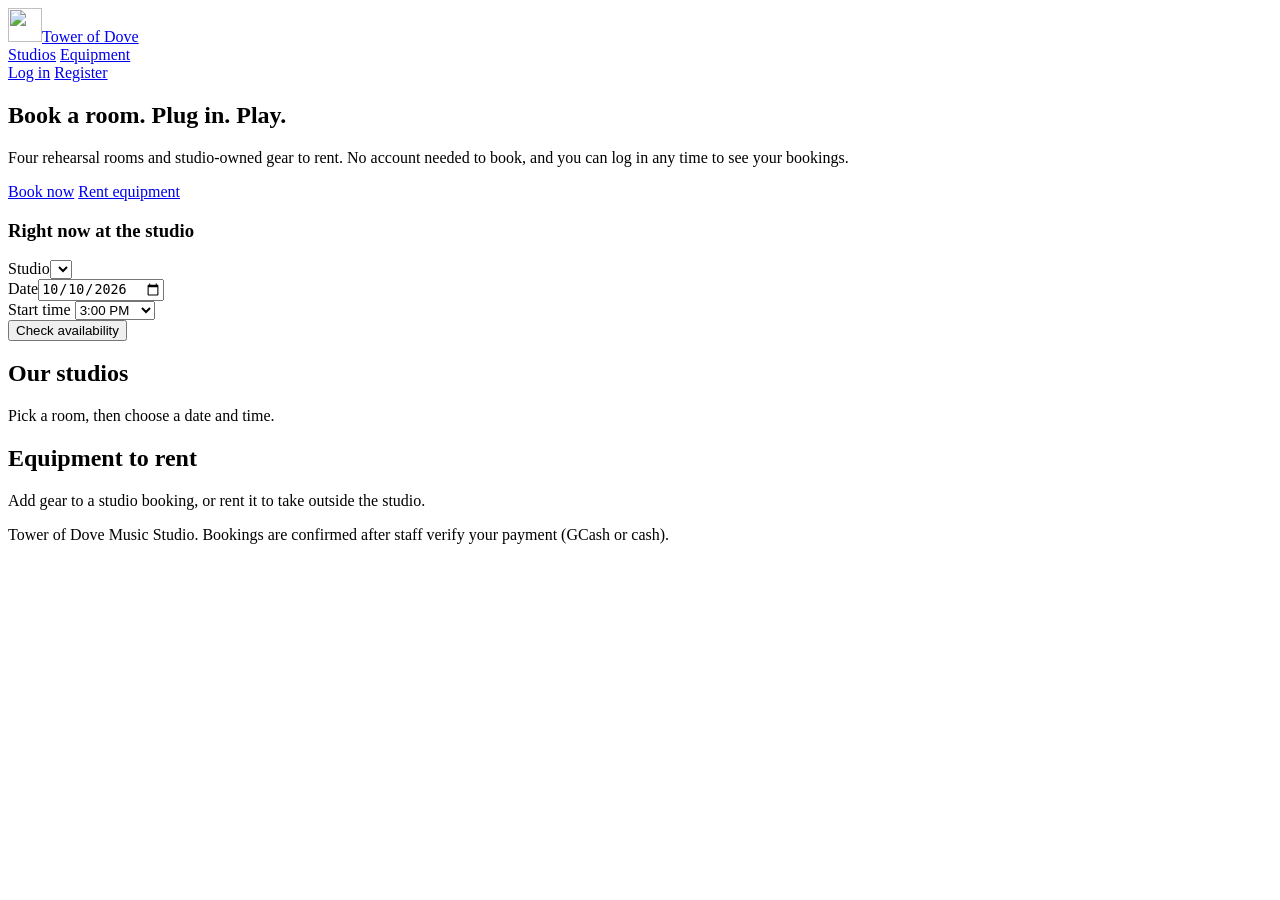
==== Index.html @ aefff0cb "landing page test" ====
<!doctype html>
<html lang="en">
<head>
<meta charset="utf-8">
<meta name="viewport" content="width=device-width,initial-scale=1">
<title>Tower of Dove Music Studio</title>
<link href="https://fonts.googleapis.com/css2?family=Bricolage+Grotesque:opsz,wght@12..96,500;12..96,700&family=Instrument+Sans:wght@400;500;600&display=swap" rel="stylesheet">
<link rel="stylesheet" href="styles.css">
<!-- Put your logo at logo.png (or change the path below) -->
<link rel="icon" type="image/png" href="logo.png">
</head>
<body>

<header class="top">
  <a class="brand" href="#"><img class="logo" src="logo.png" alt="" width="34" height="34">Tower of Dove</a>
  <nav class="tn" aria-label="Site">
    <a href="#studios">Studios</a>
    <a href="#equipment">Equipment</a>
  </nav>
  <div class="ta">
    <a class="tl" href="login.html">Log in</a>
    <a class="btn gold sm" href="register.html" style="margin:0">Register</a>
  </div>
</header>

<main>
  <section class="hero">
    <div class="hi">
      <div>
        <h1>Book a room. Plug in. Play.</h1>
        <p>Four rehearsal rooms and studio-owned gear to rent. No account needed to book, and you can log in any time to see your bookings.</p>
        <div class="hero-btns">
          <a class="btn gold lg" href="#studios">Book now</a>
          <a class="btn ghost lg" href="#equipment">Rent equipment</a>
        </div>
      </div>
      <div class="now">
        <h3>Right now at the studio</h3>
        <ul id="nowl"></ul>
      </div>
    </div>
  </section>

  <!-- Quick availability check -->
  <form class="qb" id="qb">
    <div><label for="qs">Studio</label><select id="qs"></select></div>
    <div><label for="qd">Date</label><input id="qd" type="date" value="2026-10-10"></div>
    <div>
      <label for="qt">Start time</label>
      <select id="qt">
        <option>10:00 AM</option>
        <option>12:00 PM</option>
        <option selected>3:00 PM</option>
        <option>6:00 PM</option>
        <option>8:00 PM</option>
      </select>
    </div>
    <button class="btn gold lg" type="submit">Check availability</button>
  </form>
  <section class="avail" id="avail" hidden aria-live="polite"></section>

  <section class="sec" id="studios">
    <h2>Our studios</h2>
    <p class="sub">Pick a room, then choose a date and time.</p>
    <div class="grid g4" id="ls"></div>
  </section>

  <section class="sec" id="equipment">
    <h2>Equipment to rent</h2>
    <p class="sub">Add gear to a studio booking, or rent it to take outside the studio.</p>
    <div class="grid g4" id="le"></div>
  </section>

  <footer class="foot">Tower of Dove Music Studio. Bookings are confirmed after staff verify your payment (GCash or cash).</footer>
</main>

<script src="script.js"></script>
</body>
</html>
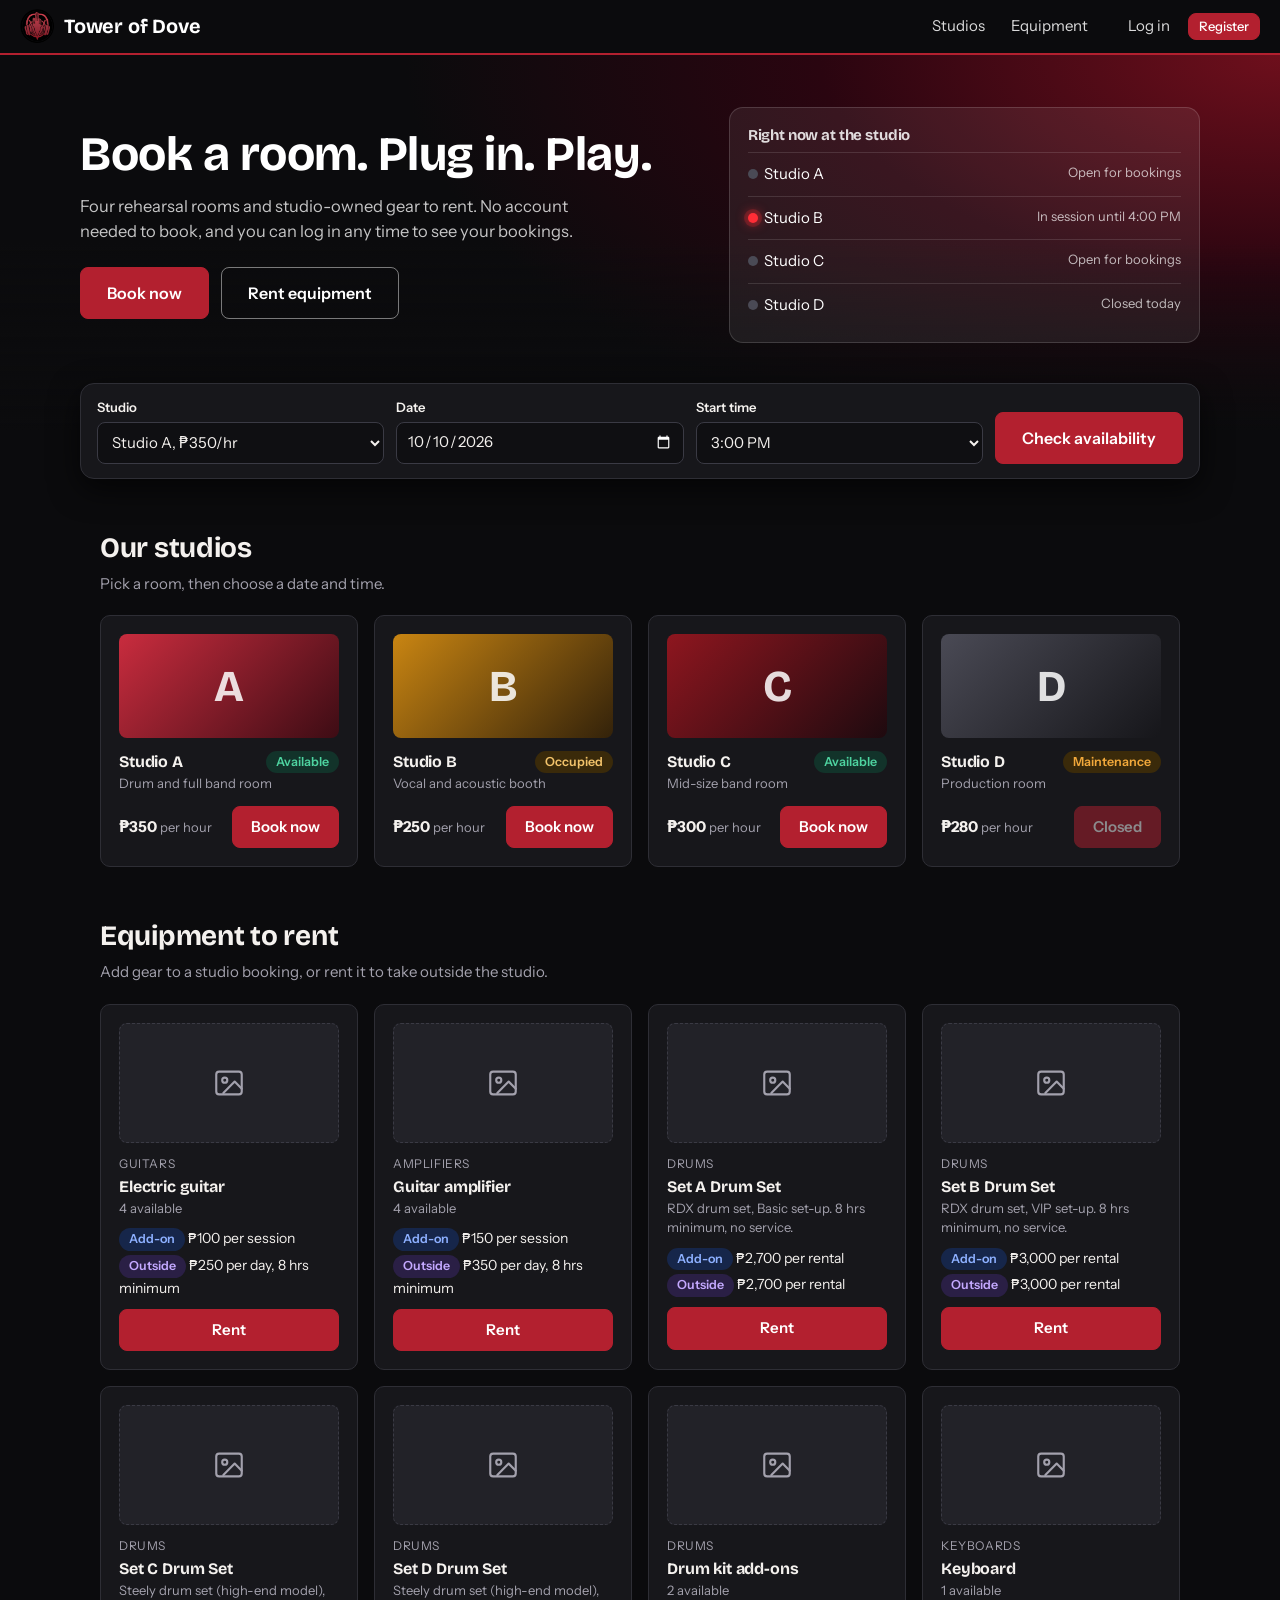
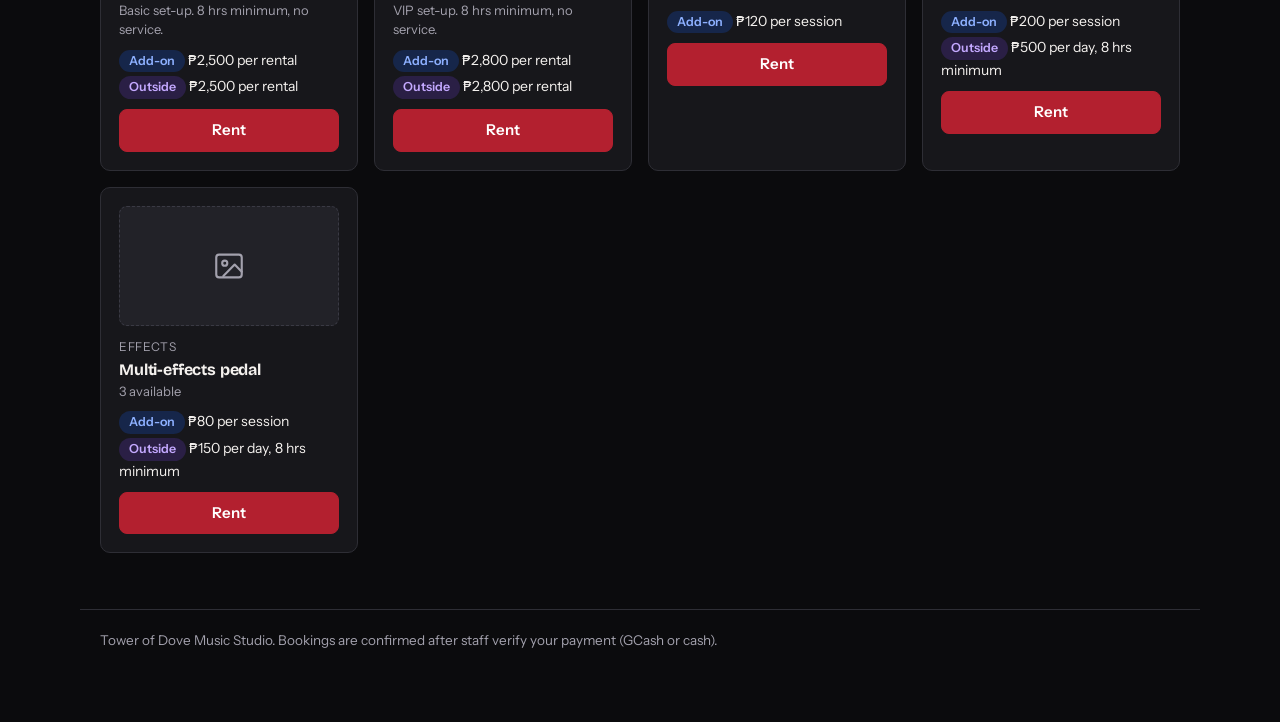
==== commit 01ddb118: "landing" ====
--- a/Index.html
+++ b/Index.html
@@ -5,14 +5,17 @@
 <meta name="viewport" content="width=device-width,initial-scale=1">
 <title>Tower of Dove Music Studio</title>
 <link href="https://fonts.googleapis.com/css2?family=Bricolage+Grotesque:opsz,wght@12..96,500;12..96,700&family=Instrument+Sans:wght@400;500;600&display=swap" rel="stylesheet">
-<link rel="stylesheet" href="styles.css">
+<link rel="stylesheet" href="css/Styles.css">
 <!-- Put your logo at logo.png (or change the path below) -->
-<link rel="icon" type="image/png" href="logo.png">
+<link rel="icon" type="image/png" href="images/studio logo.png">
+
+
+
 </head>
 <body>
 
 <header class="top">
-  <a class="brand" href="#"><img class="logo" src="logo.png" alt="" width="34" height="34">Tower of Dove</a>
+  <a class="brand" href="#"><img class="logo" src="images/studio logo.png" alt="" width="34" height="34">Tower of Dove</a>
   <nav class="tn" aria-label="Site">
     <a href="#studios">Studios</a>
     <a href="#equipment">Equipment</a>
@@ -74,6 +77,6 @@
   <footer class="foot">Tower of Dove Music Studio. Bookings are confirmed after staff verify your payment (GCash or cash).</footer>
 </main>
 
-<script src="script.js"></script>
+<script src="js/Script.js"></script>
 </body>
 </html>
--- a/css/Styles.css
+++ b/css/Styles.css
@@ -0,0 +1,126 @@
+/* ===== Tower of Dove - Landing page styles (dark theme) ===== */
+:root{
+ --black:#0B0B0D;--char:#17171B;--graph:#26262C;
+ --brand:#B3202F;--brand-hi:#CF3E4D;--brand-lo:#8E161F;--glow:#FF2D36;
+ --paper:#0B0B0D;--surface:#17171B;--dove:#222228;--line:#2E2E35;--line-strong:#5A5A66;
+ --field:#0F0F12;--field-bd:#3A3A44;
+ --ink:#F4F1EE;--mut:#A3A1AD;--dash:#3A3A44;--lamp-off:#4A4A55;
+ --accent:#E23B4E;--link:#FF6B78;--focus:#FF6B78;
+ --btn:#2B2B33;--btn-fg:#F4F1EE;--btn-bd:#3A3A44;
+ --ok:#4ED3A0;--warn:#F2A93B;--bad:#FF7A85;--info:#8DB0FF;
+ --ok-bg:#12332A;--warn-bg:#3A2A0A;--bad-bg:#3E1319;--info-bg:#16264A;--out-bg:#2A1F45;--out-fg:#C4A9FF;
+ --occ-bg:#3A2A0A;--occ-fg:#F2C36B;
+ --shadow:#000000a6;--r:10px}
+
+*{box-sizing:border-box;margin:0}
+body{font:15px/1.5 'Instrument Sans',system-ui,sans-serif;background:var(--paper);color:var(--ink);color-scheme:dark}
+h1,h2,h3,.brand{font-family:'Bricolage Grotesque',Georgia,serif;letter-spacing:-.01em}
+h1{font-size:30px;line-height:1.15;margin-bottom:4px}
+h2{font-size:20px;margin-bottom:10px}
+h3{font-size:16px}
+p.sub{color:var(--mut);margin-bottom:20px}
+button,input,select,textarea{font:inherit;color:inherit}
+:focus-visible{outline:2px solid var(--focus);outline-offset:2px}
+.top :focus-visible{outline-color:var(--glow)}
+a{color:var(--link)}
+[hidden]{display:none!important}
+
+/* ----- Header ----- */
+.top{background:var(--black);color:#fff;border-bottom:2px solid var(--brand);display:flex;align-items:center;gap:16px;padding:8px 20px;flex-wrap:wrap}
+.brand{font-size:20px;font-weight:700;display:flex;align-items:center;gap:10px;margin-right:auto;color:#fff;text-decoration:none;cursor:pointer}
+.logo{width:34px;height:34px;border-radius:50%;display:block;flex:none}
+.tn{display:flex;gap:2px}
+.tn a,.tl{color:#ffffffd9;background:none;border:0;padding:7px 12px;border-radius:8px;cursor:pointer;text-decoration:none;font:inherit}
+.tn a:hover,.tl:hover{background:#ffffff1f}
+.ta{display:flex;gap:6px;align-items:center}
+
+/* ----- Buttons ----- */
+.btn{border:1px solid var(--btn-bd);background:var(--btn);color:var(--btn-fg);padding:9px 18px;border-radius:8px;cursor:pointer;font-weight:600;text-decoration:none;display:inline-block}
+.btn:hover:not(:disabled){filter:brightness(1.15)}
+.btn:disabled{opacity:.5;cursor:not-allowed}
+.btn.gold{background:var(--brand);border-color:var(--brand);color:#fff}
+.btn.gold:hover:not(:disabled){filter:none;background:var(--brand-hi);border-color:var(--brand-hi)}
+.btn.ghost{background:none;border-color:#ffffff73;color:#fff}
+.btn.sm{padding:3px 10px;font-size:13px;font-weight:500;margin-right:4px}
+.btn.lg{padding:13px 26px;font-size:16px}
+.btn.full{width:100%;margin-top:14px;text-align:center}
+.row>.btn{white-space:nowrap}
+
+/* ----- Hero ----- */
+.hero{background:linear-gradient(180deg,#0B0B0D00 50%,var(--black) 100%),radial-gradient(90% 150% at 100% 0%,#6E0F1C 0%,#2A0510 40%,var(--black) 76%);color:#fff;padding:52px 20px 88px}
+.hi{max-width:1120px;margin:0 auto;display:grid;grid-template-columns:minmax(0,1.3fr) minmax(280px,1fr);gap:36px;align-items:center}
+.hero h1{font-size:48px;line-height:1.04;margin-bottom:14px}
+.hero p{color:#ffffffc2;max-width:46ch;margin-bottom:24px;font-size:16.5px}
+.hero-btns{display:flex;gap:12px;flex-wrap:wrap}
+
+.now{background:#ffffff12;border:1px solid #ffffff26;border-radius:14px;padding:16px 18px}
+.now h3{font-size:15px;color:#ffffffd9;margin-bottom:6px}
+.now ul{padding:0}
+.now li{list-style:none;display:flex;justify-content:space-between;gap:10px;padding:10px 0;border-top:1px solid #ffffff1f}
+.now small{color:#ffffffb3;font-size:13px}
+
+/* ----- Live lamp ----- */
+.lamp{display:inline-block;width:10px;height:10px;border-radius:50%;background:var(--lamp-off);margin-right:6px}
+.lamp.live{background:var(--glow);box-shadow:0 0 0 4px #ff2d3633,0 0 12px var(--glow);animation:glow 2.4s ease-in-out infinite}
+@keyframes glow{50%{box-shadow:0 0 0 7px #ff2d361a,0 0 18px var(--glow)}}
+@media(prefers-reduced-motion:reduce){.lamp.live{animation:none}}
+
+/* ----- Quick booking bar ----- */
+.qb{width:calc(100% - 40px);max-width:1120px;margin:-48px auto 0;position:relative;background:var(--surface);border:1px solid var(--line);border-radius:14px;box-shadow:0 10px 30px var(--shadow);padding:14px 16px;display:grid;grid-template-columns:repeat(3,minmax(0,1fr)) auto;gap:12px;align-items:end}
+.qb label{margin-top:0}
+.qb input,.qb select{height:42px}
+label{display:block;font-size:13px;font-weight:600;margin:12px 0 4px}
+input,select,textarea{width:100%;padding:8px 10px;border:1px solid var(--field-bd);border-radius:8px;background:var(--field);color:var(--ink)}
+::placeholder{color:var(--mut);opacity:.75}
+
+/* ----- Availability result ----- */
+.avail{width:calc(100% - 40px);max-width:1120px;margin:16px auto 0}
+.avail .card>*+*{margin-top:10px}
+.chip{border:1px solid var(--field-bd);background:var(--surface);border-radius:99px;padding:5px 12px;font-size:12.5px;cursor:pointer;margin:0 6px 6px 0;color:var(--mut)}
+.chip.on{background:#B3202F;border-color:#B3202F;color:#fff}
+
+/* ----- Sections, cards, grid ----- */
+.sec{max-width:1120px;margin:0 auto;padding:48px 20px 0}
+.sec h2{font-size:28px;margin-bottom:4px}
+.card{background:var(--surface);border:1px solid var(--line);border-radius:var(--r);padding:18px}
+.grid{display:grid;gap:16px}
+.g4{grid-template-columns:repeat(auto-fit,minmax(210px,1fr))}
+.row{display:flex;align-items:center;justify-content:space-between;gap:10px}
+.mut{color:var(--mut);font-size:13px}
+
+/* Studio photo placeholder */
+.ph{height:104px;border-radius:8px;display:grid;place-items:center;font:700 44px 'Bricolage Grotesque';color:#ffffffd9;margin-bottom:12px}
+
+/* Status badges */
+.b{display:inline-block;padding:2px 10px;border-radius:99px;font-size:12.5px;font-weight:600;background:var(--dove);color:var(--mut)}
+.b.available{background:var(--ok-bg);color:var(--ok)}
+.b.occupied{background:var(--occ-bg);color:var(--occ-fg)}
+.b.maintenance{background:var(--warn-bg);color:var(--warn)}
+.b.unavailable{background:var(--bad-bg);color:var(--bad)}
+.b.addon{background:var(--info-bg);color:var(--info)}
+.b.out{background:var(--out-bg);color:var(--out-fg)}
+
+/* ----- Equipment cards ----- */
+#le .card{display:flex;flex-direction:column}
+#le .card>.btn{margin-top:auto}
+.cat{font-size:12px;color:var(--mut);text-transform:uppercase;letter-spacing:.05em;margin-bottom:2px}
+.eqimg{height:120px;border-radius:8px;margin-bottom:12px;background:var(--dove);border:1.5px dashed var(--dash);display:flex;flex-direction:column;align-items:center;justify-content:center;color:var(--mut);overflow:hidden}
+.eqimg.has{border:0;background:var(--surface)}
+.eqimg img{width:100%;height:100%;object-fit:cover;display:block}
+.dset{margin-top:8px;font-size:13px;color:var(--mut)}
+.dset summary{cursor:pointer;color:var(--ink);font-weight:600}
+.dset ul{margin:6px 0 0 18px;padding:0}
+.prices{margin:10px 0;font-size:14px}
+.prices div+div{margin-top:4px}
+
+/* ----- Footer ----- */
+.foot{max-width:1120px;margin:56px auto 0;padding:20px 20px 72px;border-top:1px solid var(--line);color:var(--mut);font-size:13.5px}
+
+/* ----- Mobile ----- */
+@media(max-width:820px){
+ .hi{grid-template-columns:1fr}
+ .hero h1{font-size:34px}
+ .qb{grid-template-columns:1fr 1fr}
+ .tn{display:none}
+ .qb .btn{grid-column:1/-1}
+}
